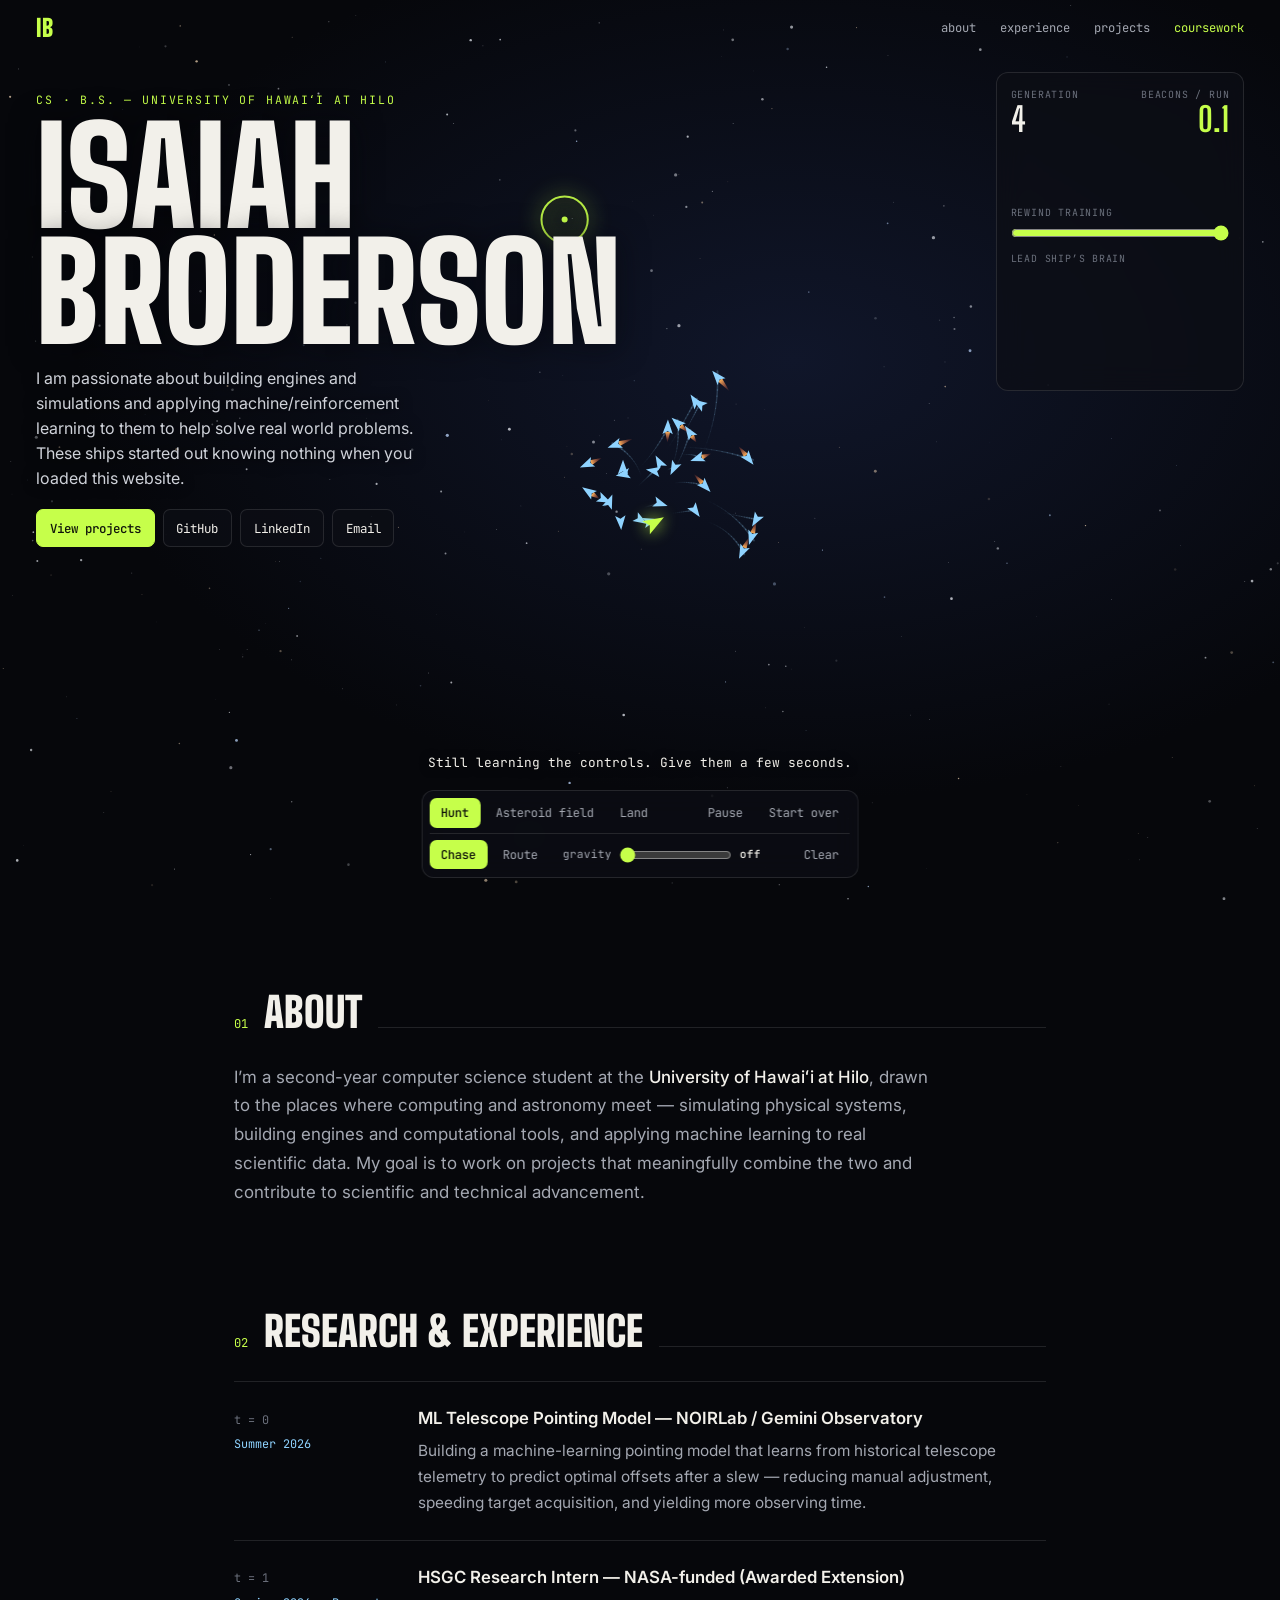
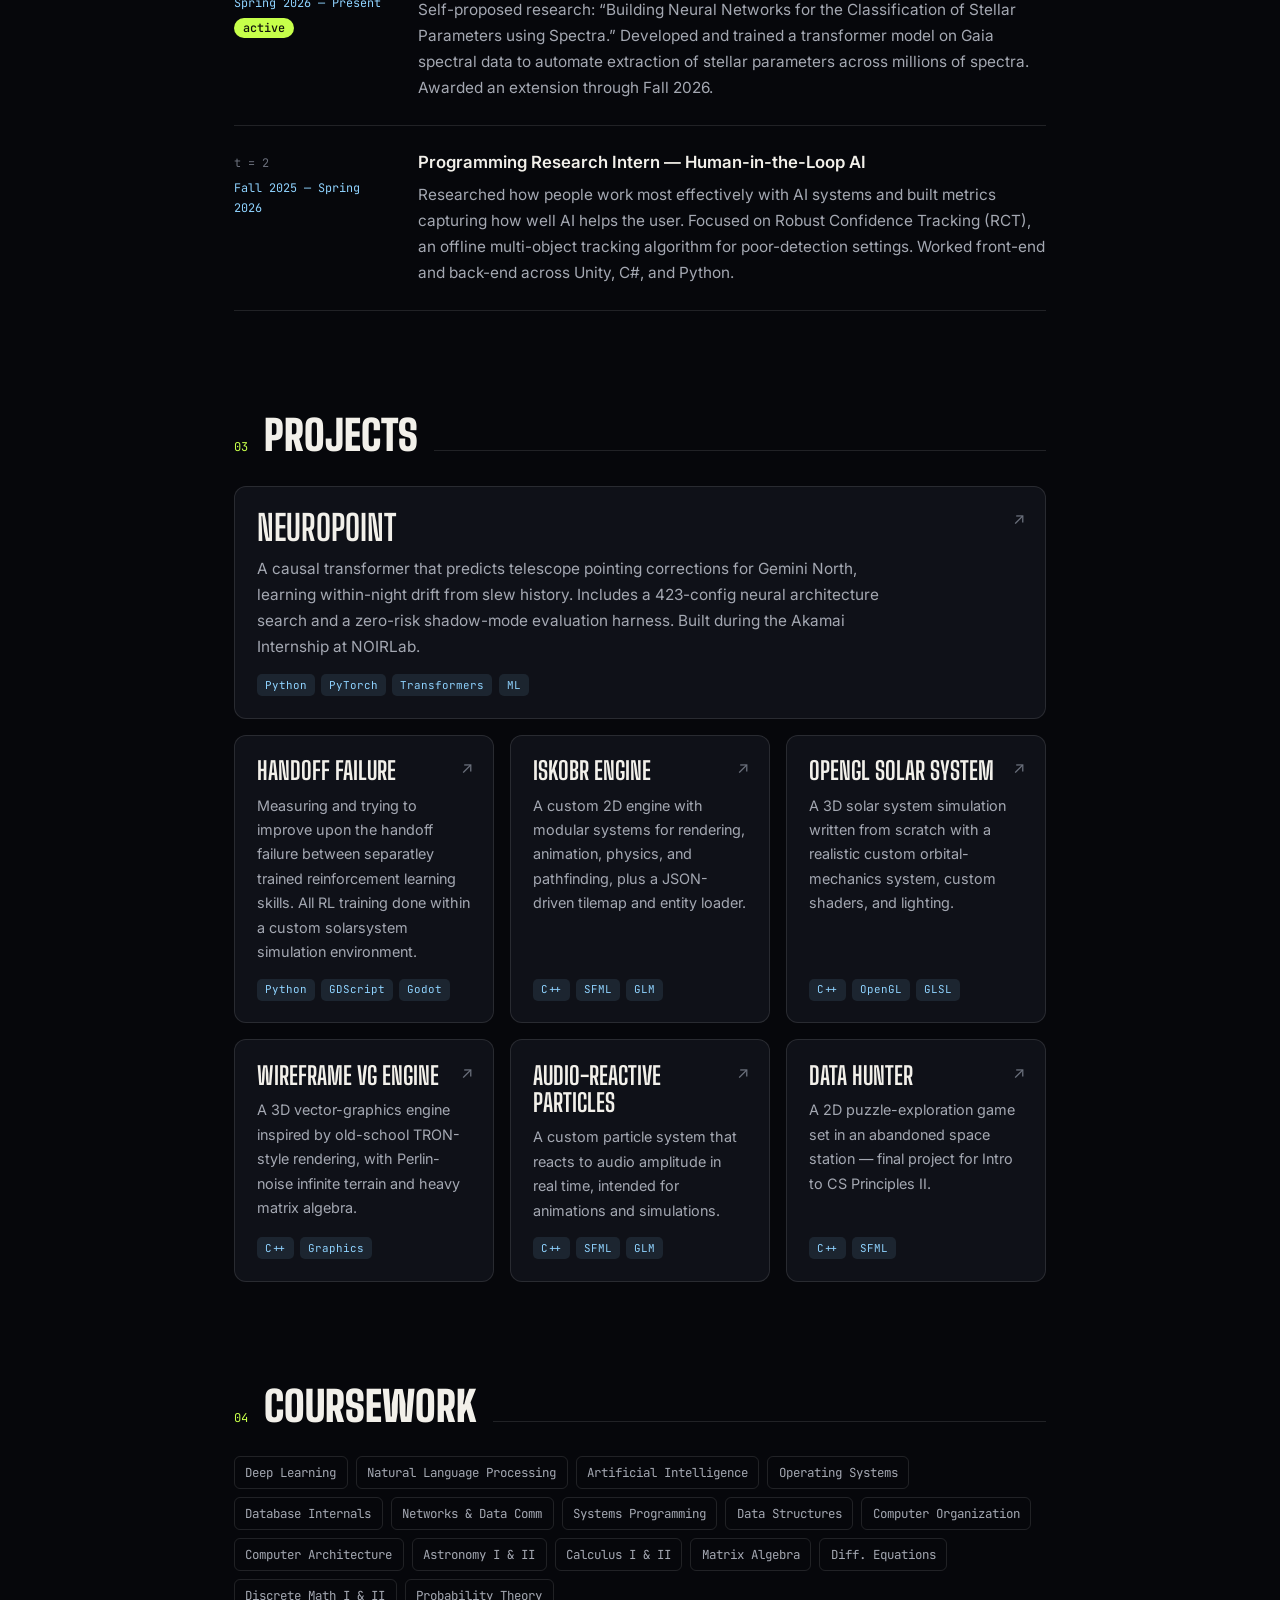
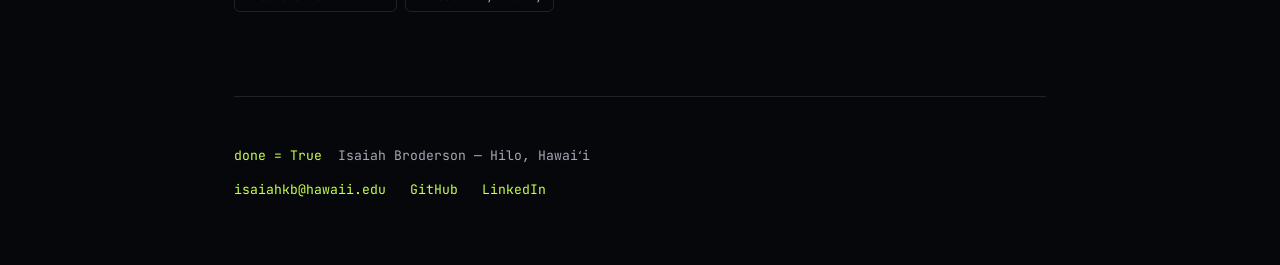
==== flight.html @ 3454192d "improving features" ====
<!DOCTYPE html>
<html lang="en">
<head>
<meta charset="UTF-8">
<meta name="viewport" content="width=device-width, initial-scale=1.0">
<title>Isaiah Broderson — CS & Machine Learning</title>
<meta name="description" content="Isaiah Broderson — computer science student building engines, simulations, and machine learning tools.">
<link rel="preconnect" href="https://fonts.googleapis.com">
<link rel="preconnect" href="https://fonts.gstatic.com" crossorigin>
<link href="https://fonts.googleapis.com/css2?family=Big+Shoulders+Display:wght@700;900&family=Inter:wght@400;500;600&family=JetBrains+Mono:wght@400;500&display=swap" rel="stylesheet">
<link rel="stylesheet" href="flight.css">
</head>
<body>

<nav class="topnav">
  <div class="inner">
    <a href="#" class="logo">IB</a>
    <div class="links">
      <a href="#about">about</a>
      <a href="#experience">experience</a>
      <a href="#projects">projects</a>
      <a href="#coursework">coursework</a>
    </div>
  </div>
</nav>

<!-- ============ HERO: a fleet learning to fly, live ============ -->
<header class="hero" id="hero">
  <div class="skywrap" id="skywrap">
    <canvas id="sky" role="img" aria-label="A fleet of small ships controlled by neural networks learning to fly, trained live in your browser."></canvas>
  </div>

  <div class="intro">
    <div class="eyebrow">CS · B.S. — University of Hawai&#699;i at Hilo</div>
    <h1>Isaiah<br>Broderson</h1>
    <p class="tagline">I am passionate about building engines and simulations and applying machine/reinforcement learning to them to help solve real world problems. These ships started out knowing nothing when you loaded this website.</p>
    <div class="hero-links">
      <a class="primary" href="#projects">View projects</a>
      <a href="https://github.com/IsaiahKoamalu" target="_blank" rel="noopener">GitHub</a>
      <a href="https://www.linkedin.com/in/isaiah-broderson-3b34492a6" target="_blank" rel="noopener">LinkedIn</a>
      <a href="mailto:isaiahkb@hawaii.edu">Email</a>
    </div>
  </div>

  <p class="hint" id="hint" aria-live="polite"></p>

  <div class="dock panel">
    <div class="row">
      <div class="seg" id="tasks" role="group" aria-label="Task">
        <button type="button" data-task="hunt" class="on">Hunt</button>
        <button type="button" data-task="field">Asteroid field</button>
        <button type="button" data-task="land">Land</button>
      </div>
      <div class="seg">
        <button type="button" id="pause">Pause</button>
        <button type="button" id="restart">Start over</button>
      </div>
    </div>
    <div class="row tools-row">
      <div class="seg" id="tools" role="group" aria-label="What your clicks do"></div>
      <label class="grav">
        <span>gravity</span>
        <input type="range" id="gravity" min="0" max="260" step="10" value="0" aria-label="Gravity">
        <b id="grav-val">off</b>
      </label>
      <div class="seg"><button type="button" id="clear">Clear</button></div>
    </div>
  </div>

  <aside class="console panel" aria-label="Training progress">
    <div class="readout">
      <div><span>generation</span><b id="gen">0</b></div>
      <div><span id="metric-label">beacons / run</span><b id="metric">0</b></div>
    </div>
    <canvas id="chart"></canvas>
    <label class="scrub">
      <span>rewind training</span>
      <input type="range" id="scrub" min="0" max="0" value="0" aria-label="Rewind to an earlier generation">
      <button type="button" id="live" hidden>live</button>
    </label>
    <div class="netwrap">
      <span>lead ship&#8217;s brain</span>
      <canvas id="net"></canvas>
    </div>
  </aside>
</header>

<div class="wrap">

  <!-- ============ ABOUT ============ -->
  <section id="about" class="reveal">
    <div class="section-head">
      <span class="num">01</span>
      <h2>About</h2>
      <span class="rule"></span>
    </div>
    <div class="about">
      <p>I&#8217;m a second-year computer science student at the <strong>University of Hawai&#699;i at Hilo</strong>, drawn to the places where computing and astronomy meet &mdash; simulating physical systems, building engines and computational tools, and applying machine learning to real scientific data. My goal is to work on projects that meaningfully combine the two and contribute to scientific and technical advancement.</p>
    </div>
  </section>

  <!-- ============ EXPERIENCE ============ -->
  <section id="experience" class="reveal">
    <div class="section-head">
      <span class="num">02</span>
      <h2>Research &amp; Experience</h2>
      <span class="rule"></span>
    </div>
    <ol class="timeline">
      <li class="entry">
        <div class="pos"><span class="t">t = 0</span><span class="date">Summer 2026</span></div>
        <div>
          <div class="role">ML Telescope Pointing Model &mdash; NOIRLab / Gemini Observatory</div>
          <div class="desc">Building a machine-learning pointing model that learns from historical telescope telemetry to predict optimal offsets after a slew &mdash; reducing manual adjustment, speeding target acquisition, and yielding more observing time.</div>
        </div>
      </li>
      <li class="entry">
        <div class="pos"><span class="t">t = 1</span><span class="date">Spring 2026 — Present</span><span class="badge">active</span></div>
        <div>
          <div class="role">HSGC Research Intern &mdash; NASA-funded (Awarded Extension)</div>
          <div class="desc">Self-proposed research: &ldquo;Building Neural Networks for the Classification of Stellar Parameters using Spectra.&rdquo; Developed and trained a transformer model on Gaia spectral data to automate extraction of stellar parameters across millions of spectra. Awarded an extension through Fall 2026.</div>
        </div>
      </li>
      <li class="entry">
        <div class="pos"><span class="t">t = 2</span><span class="date">Fall 2025 — Spring 2026</span></div>
        <div>
          <div class="role">Programming Research Intern &mdash; Human-in-the-Loop AI</div>
          <div class="desc">Researched how people work most effectively with AI systems and built metrics capturing how well AI helps the user. Focused on Robust Confidence Tracking (RCT), an offline multi-object tracking algorithm for poor-detection settings. Worked front-end and back-end across Unity, C#, and Python.</div>
        </div>
      </li>
    </ol>
  </section>

  <!-- ============ PROJECTS ============ -->
  <section id="projects" class="reveal">
    <div class="section-head">
      <span class="num">03</span>
      <h2>Projects</h2>
      <span class="rule"></span>
    </div>
    <div class="grid">
      <a class="card featured" href="https://github.com/IsaiahKoamalu/NeuroPoint" target="_blank" rel="noopener">
        <div class="title">NeuroPoint</div>
        <div class="blurb">A causal transformer that predicts telescope pointing corrections for Gemini North, learning within-night drift from slew history. Includes a 423-config neural architecture search and a zero-risk shadow-mode evaluation harness. Built during the Akamai Internship at NOIRLab.</div>
        <div class="tags"><span class="tag">Python</span><span class="tag">PyTorch</span><span class="tag">Transformers</span><span class="tag">ML</span></div>
      </a>
      <a class="card" href="https://isaiahkoamalu.github.io/iskobrEngine/" target="_blank" rel="noopener">
        <div class="title">Handoff Failure</div>
        <div class="blurb">Measuring and trying to improve upon the handoff failure between separatley trained reinforcement learning skills. All RL training done within a custom solarsystem simulation environment.</div>
        <div class="tags"><span class="tag">Python</span><span class="tag">GDScript</span><span class="tag">Godot</span></div>
      </a>
      <a class="card" href="https://isaiahkoamalu.github.io/iskobrEngine/" target="_blank" rel="noopener">
        <div class="title">Iskobr Engine</div>
        <div class="blurb">A custom 2D engine with modular systems for rendering, animation, physics, and pathfinding, plus a JSON-driven tilemap and entity loader.</div>
        <div class="tags"><span class="tag">C++</span><span class="tag">SFML</span><span class="tag">GLM</span></div>
      </a>
      <a class="card" href="https://github.com/IsaiahKoamalu/OpenGL-SpaceSim" target="_blank" rel="noopener">
        <div class="title">OpenGL Solar System</div>
        <div class="blurb">A 3D solar system simulation written from scratch with a realistic custom orbital-mechanics system, custom shaders, and lighting.</div>
        <div class="tags"><span class="tag">C++</span><span class="tag">OpenGL</span><span class="tag">GLSL</span></div>
      </a>
      <a class="card" href="https://github.com/IsaiahKoamalu/Wireframe_VG" target="_blank" rel="noopener">
        <div class="title">Wireframe VG Engine</div>
        <div class="blurb">A 3D vector-graphics engine inspired by old-school TRON-style rendering, with Perlin-noise infinite terrain and heavy matrix algebra.</div>
        <div class="tags"><span class="tag">C++</span><span class="tag">Graphics</span></div>
      </a>
      <a class="card" href="https://github.com/IsaiahKoamalu/Engine-Particle-System" target="_blank" rel="noopener">
        <div class="title">Audio-Reactive Particles</div>
        <div class="blurb">A custom particle system that reacts to audio amplitude in real time, intended for animations and simulations.</div>
        <div class="tags"><span class="tag">C++</span><span class="tag">SFML</span><span class="tag">GLM</span></div>
      </a>
      <a class="card" href="https://github.com/IsaiahKoamalu/FinalProgram" target="_blank" rel="noopener">
        <div class="title">Data Hunter</div>
        <div class="blurb">A 2D puzzle-exploration game set in an abandoned space station &mdash; final project for Intro to CS Principles II.</div>
        <div class="tags"><span class="tag">C++</span><span class="tag">SFML</span></div>
      </a>
    </div>
  </section>

  <!-- ============ COURSEWORK ============ -->
  <section id="coursework" class="reveal">
    <div class="section-head">
      <span class="num">04</span>
      <h2>Coursework</h2>
      <span class="rule"></span>
    </div>
    <div class="courses">
      <span class="course">Deep Learning</span>
      <span class="course">Natural Language Processing</span>
      <span class="course">Artificial Intelligence</span>
      <span class="course">Operating Systems</span>
      <span class="course">Database Internals</span>
      <span class="course">Networks &amp; Data Comm</span>
      <span class="course">Systems Programming</span>
      <span class="course">Data Structures</span>
      <span class="course">Computer Organization</span>
      <span class="course">Computer Architecture</span>
      <span class="course">Astronomy I &amp; II</span>
      <span class="course">Calculus I &amp; II</span>
      <span class="course">Matrix Algebra</span>
      <span class="course">Diff. Equations</span>
      <span class="course">Discrete Math I &amp; II</span>
      <span class="course">Probability Theory</span>
    </div>
  </section>

  <!-- ============ FOOTER ============ -->
  <footer>
    <div><span class="done">done = True</span> Isaiah Broderson &mdash; Hilo, Hawai&#699;i</div>
    <div class="footer-links">
      <a href="mailto:isaiahkb@hawaii.edu">isaiahkb@hawaii.edu</a>
      <a href="https://github.com/IsaiahKoamalu" target="_blank" rel="noopener">GitHub</a>
      <a href="https://www.linkedin.com/in/isaiah-broderson-3b34492a6" target="_blank" rel="noopener">LinkedIn</a>
    </div>
  </footer>

</div>

<script src="flight-sim.js"></script>
<script src="flight.js"></script>
</body>
</html>
---- flight.css ----
/* ============================================================
   Isaiah Broderson — portfolio
   Theme: a fleet learning to fly. The hero is the whole screen;
   everything else stays quiet so the ships get the attention.
   ============================================================ */

:root {
  --bg:      #06070b;
  --surface: #0f1118;
  --panel:   rgba(13, 15, 22, 0.72);
  --rule:    rgba(255, 255, 255, 0.11);
  --ink:     #f2f0ea;
  --ink-dim: #a4a8b2;
  --ink-faint: #6b707c;
  --lead:    #c6ff4a;   /* lead ship, progress, primary accent */
  --fleet:   #8fd3ff;   /* the rest of the fleet */

  --display: "Big Shoulders Display", Impact, sans-serif;
  --sans:    "Inter", system-ui, sans-serif;
  --mono:    "JetBrains Mono", ui-monospace, monospace;
  color-scheme: dark;
}

* { box-sizing: border-box; margin: 0; padding: 0; }
html { scroll-behavior: smooth; }
body {
  font-family: var(--sans);
  background: var(--bg);
  color: var(--ink);
  line-height: 1.7;
  overflow-x: hidden;
  -webkit-font-smoothing: antialiased;
}

/* ---------- Top nav ---------- */
.topnav {
  position: fixed;
  top: 0; left: 0; right: 0;
  z-index: 20;
  border-bottom: 1px solid transparent;
  transition: background 0.3s, border-color 0.3s;
}
.topnav.scrolled {
  background: rgba(6, 7, 11, 0.82);
  backdrop-filter: blur(12px);
  -webkit-backdrop-filter: blur(12px);
  border-bottom-color: var(--rule);
}
.topnav .inner {
  height: 56px;
  padding: 0 clamp(1rem, 3vw, 2.25rem);
  display: flex;
  align-items: center;
  justify-content: space-between;
  gap: 1rem;
}
.topnav .logo {
  font-family: var(--display);
  font-weight: 900;
  font-size: 1.5rem;
  color: var(--lead);
  text-decoration: none;
}
.topnav .links { display: flex; gap: clamp(0.8rem, 2vw, 1.5rem); }
.topnav .links a {
  font-family: var(--mono);
  font-size: 0.76rem;
  color: var(--ink-dim);
  text-decoration: none;
  transition: color 0.2s;
}
.topnav .links a:hover, .topnav .links a.active { color: var(--lead); }
section[id] { scroll-margin-top: 64px; }

/* ---------- Hero: full-screen sky with the interface floating on top ---------- */
.hero {
  position: relative;
  height: 100vh;
  height: 100svh;
  min-height: 640px;
  overflow: hidden;
  background: radial-gradient(ellipse 80% 70% at 62% 40%, #10162a 0%, var(--bg) 70%);
}
.skywrap { position: absolute; inset: 0; }
#sky { display: block; width: 100%; height: 100%; }

.intro {
  position: absolute;
  top: clamp(4.5rem, 10vh, 6.5rem);
  left: clamp(1rem, 3vw, 2.25rem);
  max-width: 30rem;
  pointer-events: none;     /* ships and cursor pass straight through the text */
  animation: fadeUp 0.7s ease both;
}
.eyebrow {
  font-family: var(--mono);
  font-size: 0.72rem;
  letter-spacing: 0.16em;
  text-transform: uppercase;
  color: var(--lead);
}
h1 {
  font-family: var(--display);
  font-weight: 900;
  font-size: clamp(4rem, 10.5vw, 8.5rem);
  line-height: 0.86;
  text-transform: uppercase;
  margin-top: 0.6rem;
  text-shadow: 0 2px 30px rgba(6, 7, 11, 0.7);
}
.tagline {
  max-width: 25rem;
  margin-top: 1rem;
  font-size: 1rem;
  line-height: 1.55;
  color: #cfd2d9;
  text-shadow: 0 1px 14px rgba(6, 7, 11, 0.95);
}
.hero-links { display: flex; flex-wrap: wrap; gap: 0.5rem; margin-top: 1.2rem; }
.hero-links a {
  pointer-events: auto;
  font-family: var(--mono);
  font-size: 0.78rem;
  color: var(--ink);
  background: var(--panel);
  backdrop-filter: blur(8px);
  -webkit-backdrop-filter: blur(8px);
  text-decoration: none;
  padding: 0.45rem 0.8rem;
  border: 1px solid var(--rule);
  border-radius: 7px;
  transition: border-color 0.2s, transform 0.2s;
}
.hero-links a:hover { border-color: var(--lead); transform: translateY(-2px); }
.hero-links a.primary { background: var(--lead); border-color: var(--lead); color: #10140a; font-weight: 500; }

@keyframes fadeUp {
  from { opacity: 0; transform: translateY(14px); }
  to   { opacity: 1; transform: none; }
}

.hint {
  position: absolute;
  left: 50%;
  bottom: clamp(7.4rem, 14vh, 8.2rem);
  transform: translateX(-50%);
  width: max-content;
  max-width: 90vw;
  font-family: var(--mono);
  font-size: 0.8rem;
  color: var(--ink);
  text-shadow: 0 1px 10px #000;
  pointer-events: none;
  text-align: center;
}

.panel {
  background: var(--panel);
  backdrop-filter: blur(14px);
  -webkit-backdrop-filter: blur(14px);
  border: 1px solid var(--rule);
  border-radius: 12px;
}

.dock {
  position: absolute;
  left: 50%;
  bottom: clamp(0.9rem, 2.5vh, 1.5rem);
  transform: translateX(-50%);
  display: flex;
  flex-direction: column;
  gap: 0.35rem;
  padding: 0.45rem;
  white-space: nowrap;
}
.dock .row { display: flex; align-items: center; justify-content: space-between; gap: 0.9rem; }
.tools-row { border-top: 1px solid var(--rule); padding-top: 0.35rem; }
.grav { display: flex; align-items: center; gap: 0.5rem; font-family: var(--mono); font-size: 0.7rem; color: var(--ink-dim); }
.grav input { width: 7rem; accent-color: var(--lead); cursor: pointer; }
.grav b { font-weight: 500; color: var(--ink); min-width: 2.4rem; font-variant-numeric: tabular-nums; }
.seg { display: flex; gap: 0.25rem; }
.seg button {
  font-family: var(--mono);
  font-size: 0.76rem;
  color: var(--ink-dim);
  background: transparent;
  border: 0;
  border-radius: 7px;
  padding: 0.42rem 0.7rem;
  cursor: pointer;
  transition: color 0.15s, background 0.15s;
}
.seg button:hover { color: var(--ink); background: rgba(255, 255, 255, 0.07); }
.seg button.on { color: #10140a; background: var(--lead); font-weight: 500; }

.console {
  position: absolute;
  top: 4.5rem;
  right: clamp(1rem, 3vw, 2.25rem);
  width: 15.5rem;
  padding: 0.85rem;
  font-family: var(--mono);
}
.console span {
  display: block;
  font-size: 0.62rem;
  letter-spacing: 0.08em;
  text-transform: uppercase;
  color: var(--ink-faint);
}
.readout { display: flex; justify-content: space-between; gap: 1rem; }
.readout > div:last-child { text-align: right; }
.readout b {
  font-family: var(--display);
  font-weight: 700;
  font-size: 2.1rem;
  line-height: 1;
  color: var(--ink);
  font-variant-numeric: tabular-nums;
}
#metric { color: var(--lead); }
#chart { display: block; width: 100%; height: 44px; margin-top: 0.6rem; }

.scrub { display: flex; flex-wrap: wrap; align-items: center; justify-content: space-between; gap: 0.2rem 0.5rem; margin-top: 0.65rem; }
.scrub input { order: 3; width: 100%; accent-color: var(--lead); cursor: pointer; height: 16px; }
.scrub button {
  font: inherit;
  font-size: 0.64rem;
  color: #10140a;
  background: var(--lead);
  border: 0;
  border-radius: 4px;
  padding: 0 0.4rem;
  cursor: pointer;
}
.scrub button[hidden] { display: none; }
.netwrap { margin-top: 0.65rem; }
#net { display: block; width: 100%; height: 104px; margin-top: 0.3rem; }

/* ---------- Page content ---------- */
.wrap { max-width: 860px; margin: 0 auto; padding: 2.5rem 1.5rem 0; }
section { padding: 3.25rem 0; }
.section-head { display: flex; align-items: baseline; gap: 1rem; margin-bottom: 1.75rem; }
.section-head .num { font-family: var(--mono); font-size: 0.76rem; color: var(--lead); }
h2 {
  font-family: var(--display);
  font-weight: 900;
  font-size: 2.6rem;
  line-height: 1;
  text-transform: uppercase;
}
.section-head .rule { flex: 1; height: 1px; background: var(--rule); }

.reveal { opacity: 0; transform: translateY(24px); transition: opacity 0.6s ease, transform 0.6s ease; }
.reveal.in { opacity: 1; transform: none; }

.about p { color: var(--ink-dim); font-size: 1.06rem; max-width: 64ch; }
.about strong { color: var(--ink); font-weight: 500; }

.timeline { list-style: none; border-top: 1px solid var(--rule); }
.entry {
  display: grid;
  grid-template-columns: 160px 1fr;
  gap: 1.5rem;
  padding: 1.5rem 0;
  border-bottom: 1px solid var(--rule);
}
.entry .pos {
  font-family: var(--mono);
  font-size: 0.74rem;
  color: var(--ink-faint);
  display: flex;
  flex-direction: column;
  align-items: flex-start;
  gap: 0.3rem;
  padding-top: 0.2rem;
}
.entry .pos .date { color: var(--fleet); }
.badge {
  color: #10140a;
  background: var(--lead);
  border-radius: 999px;
  padding: 0 0.55rem;
  font-weight: 500;
}
.entry .role { font-size: 1.05rem; font-weight: 600; line-height: 1.45; }
.entry .desc { color: var(--ink-dim); font-size: 0.96rem; margin-top: 0.45rem; }

.grid { display: grid; grid-template-columns: repeat(auto-fill, minmax(240px, 1fr)); gap: 1rem; }
.card {
  background: var(--surface);
  border: 1px solid var(--rule);
  border-radius: 12px;
  padding: 1.35rem;
  text-decoration: none;
  color: inherit;
  display: flex;
  flex-direction: column;
  gap: 0.55rem;
  position: relative;
  transition: border-color 0.2s, transform 0.2s;
}
.card::after {
  content: "↗";
  position: absolute;
  top: 1.15rem; right: 1.25rem;
  color: var(--ink-faint);
  transition: color 0.2s, transform 0.2s;
}
.card:hover { border-color: var(--lead); transform: translateY(-3px); }
.card:hover::after { color: var(--lead); transform: translate(2px, -2px); }
.card .title { font-family: var(--display); font-size: 1.55rem; font-weight: 700; line-height: 1.1; text-transform: uppercase; padding-right: 1.5rem; }
.card .blurb { color: var(--ink-dim); font-size: 0.9rem; flex: 1; }
.card .tags { display: flex; flex-wrap: wrap; gap: 0.4rem; margin-top: 0.3rem; }
.tag {
  font-family: var(--mono);
  font-size: 0.68rem;
  color: var(--fleet);
  background: rgba(143, 211, 255, 0.1);
  border-radius: 5px;
  padding: 0.12rem 0.5rem;
}
.card.featured { grid-column: 1 / -1; }
.card.featured .title { font-size: 2.2rem; }
.card.featured .blurb { font-size: 0.96rem; max-width: 64ch; }

.courses { display: flex; flex-wrap: wrap; gap: 0.5rem; }
.course {
  font-family: var(--mono);
  font-size: 0.78rem;
  color: var(--ink-dim);
  border: 1px solid var(--rule);
  border-radius: 6px;
  padding: 0.3rem 0.65rem;
  transition: color 0.2s, border-color 0.2s;
}
.course:hover { color: var(--ink); border-color: var(--lead); }

footer {
  padding: 3rem 0 4rem;
  border-top: 1px solid var(--rule);
  margin-top: 2rem;
  color: var(--ink-dim);
  font-family: var(--mono);
  font-size: 0.82rem;
}
.done { color: var(--lead); margin-right: 0.5rem; }
footer a { color: var(--lead); text-decoration: none; }
footer a:hover { color: var(--ink); }
.footer-links { display: flex; gap: 1.5rem; margin-top: 0.75rem; flex-wrap: wrap; }

/* ---------- Accessibility ---------- */
@media (prefers-reduced-motion: reduce) {
  *, *::before, *::after { animation: none !important; transition: none !important; }
  .reveal { opacity: 1; transform: none; }
}
a:focus-visible, button:focus-visible, input:focus-visible { outline: 2px solid var(--lead); outline-offset: 2px; }

/* ---------- Short laptop screens: drop the network view ---------- */
@media (max-height: 760px) {
  .netwrap { display: none; }
}

/* ---------- Tablets and phones: stack the hero instead of overlaying it ---------- */
@media (max-width: 860px) {
  .hero { height: auto; min-height: 0; display: flex; flex-direction: column; overflow: visible; padding-bottom: 1rem; }
  .intro { position: static; order: 1; max-width: none; padding: 4.75rem 1rem 1rem; }
  .skywrap { position: relative; inset: auto; order: 2; width: 100%; aspect-ratio: 16 / 9; touch-action: pan-y; }
  .hint { position: static; order: 3; transform: none; width: auto; max-width: none; padding: 0.6rem 1rem 0; font-size: 0.74rem; }
  .dock { position: static; order: 4; transform: none; margin: 0.6rem 1rem 0; white-space: normal; }
  .dock .row { flex-wrap: wrap; gap: 0.4rem 0.9rem; }
  .grav input { width: 6rem; }
  .console { position: static; order: 5; width: auto; margin: 0.6rem 1rem 0; }
  .netwrap { display: none; }
  .entry { grid-template-columns: 1fr; gap: 0.5rem; }
  .entry .pos { flex-direction: row; flex-wrap: wrap; gap: 0.4rem 1rem; }
}
@media (max-width: 400px) {
  .topnav .links a:nth-child(4) { display: none; }
}
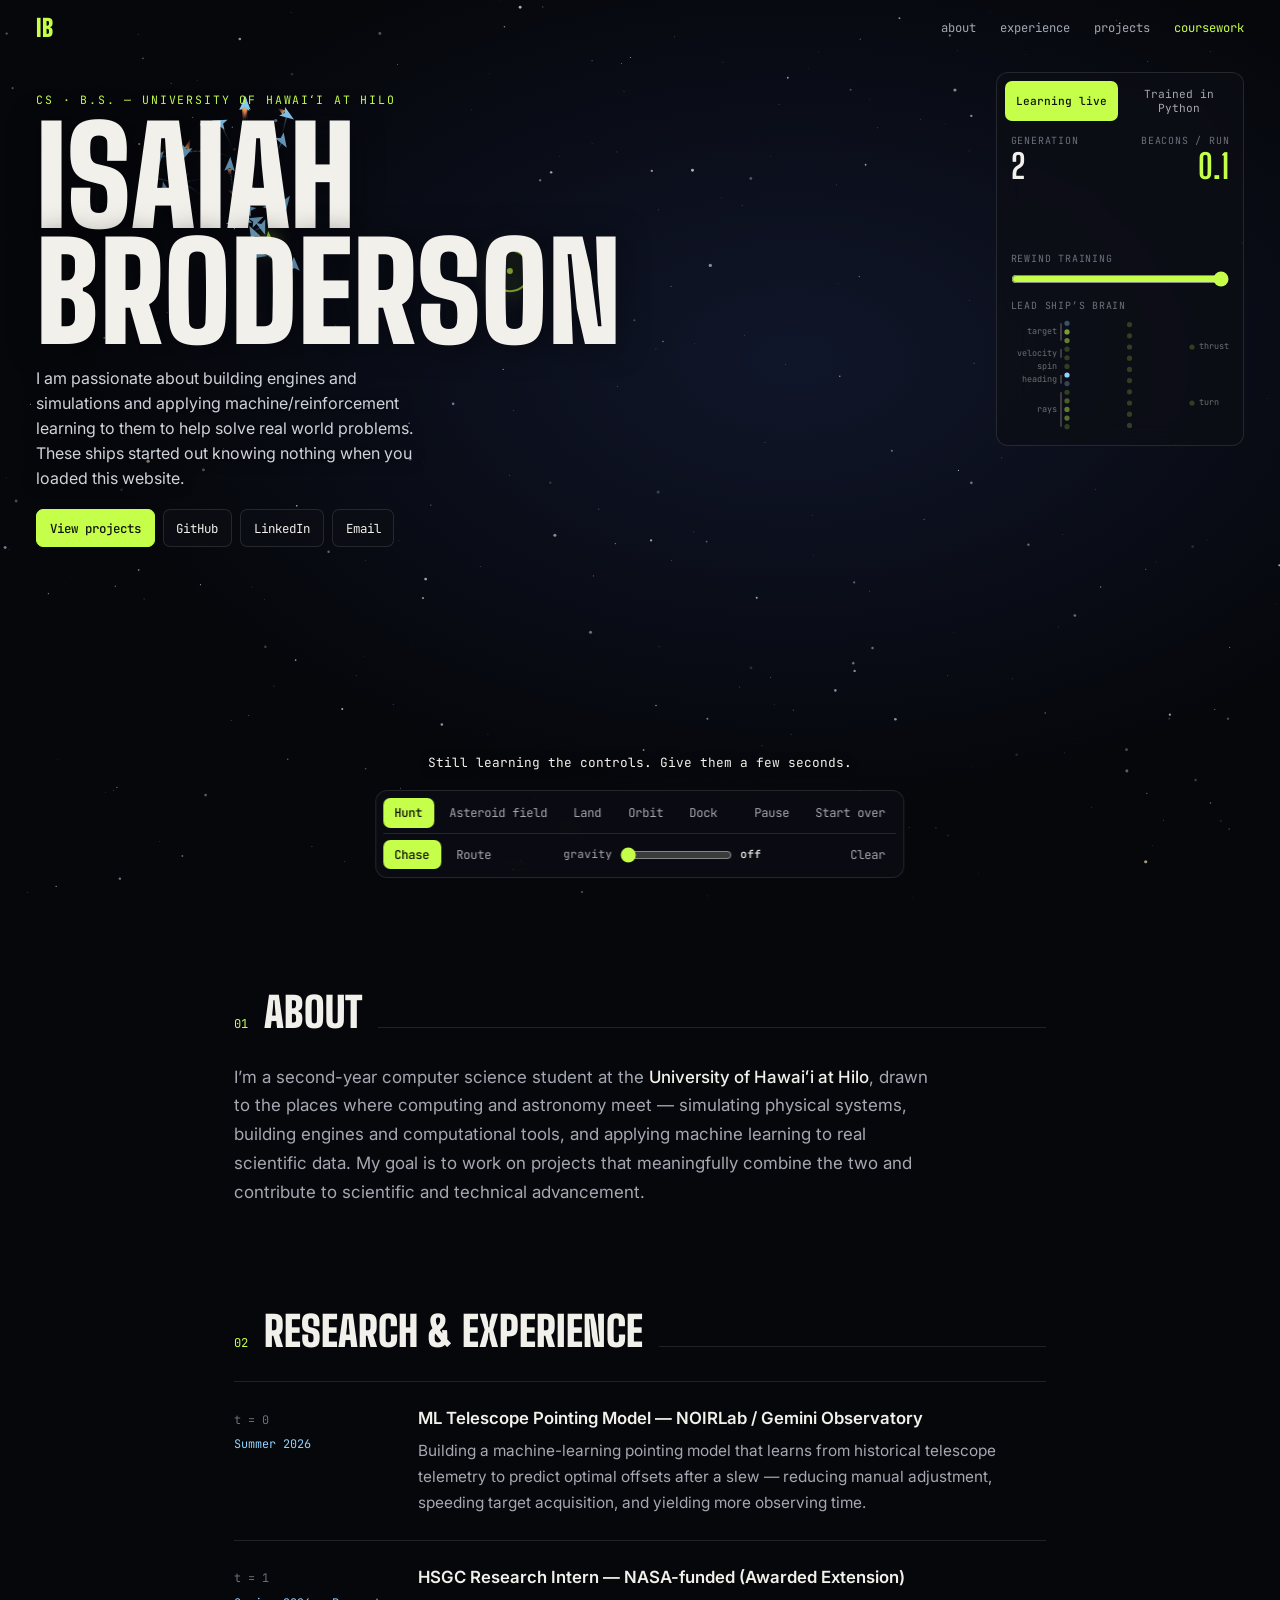
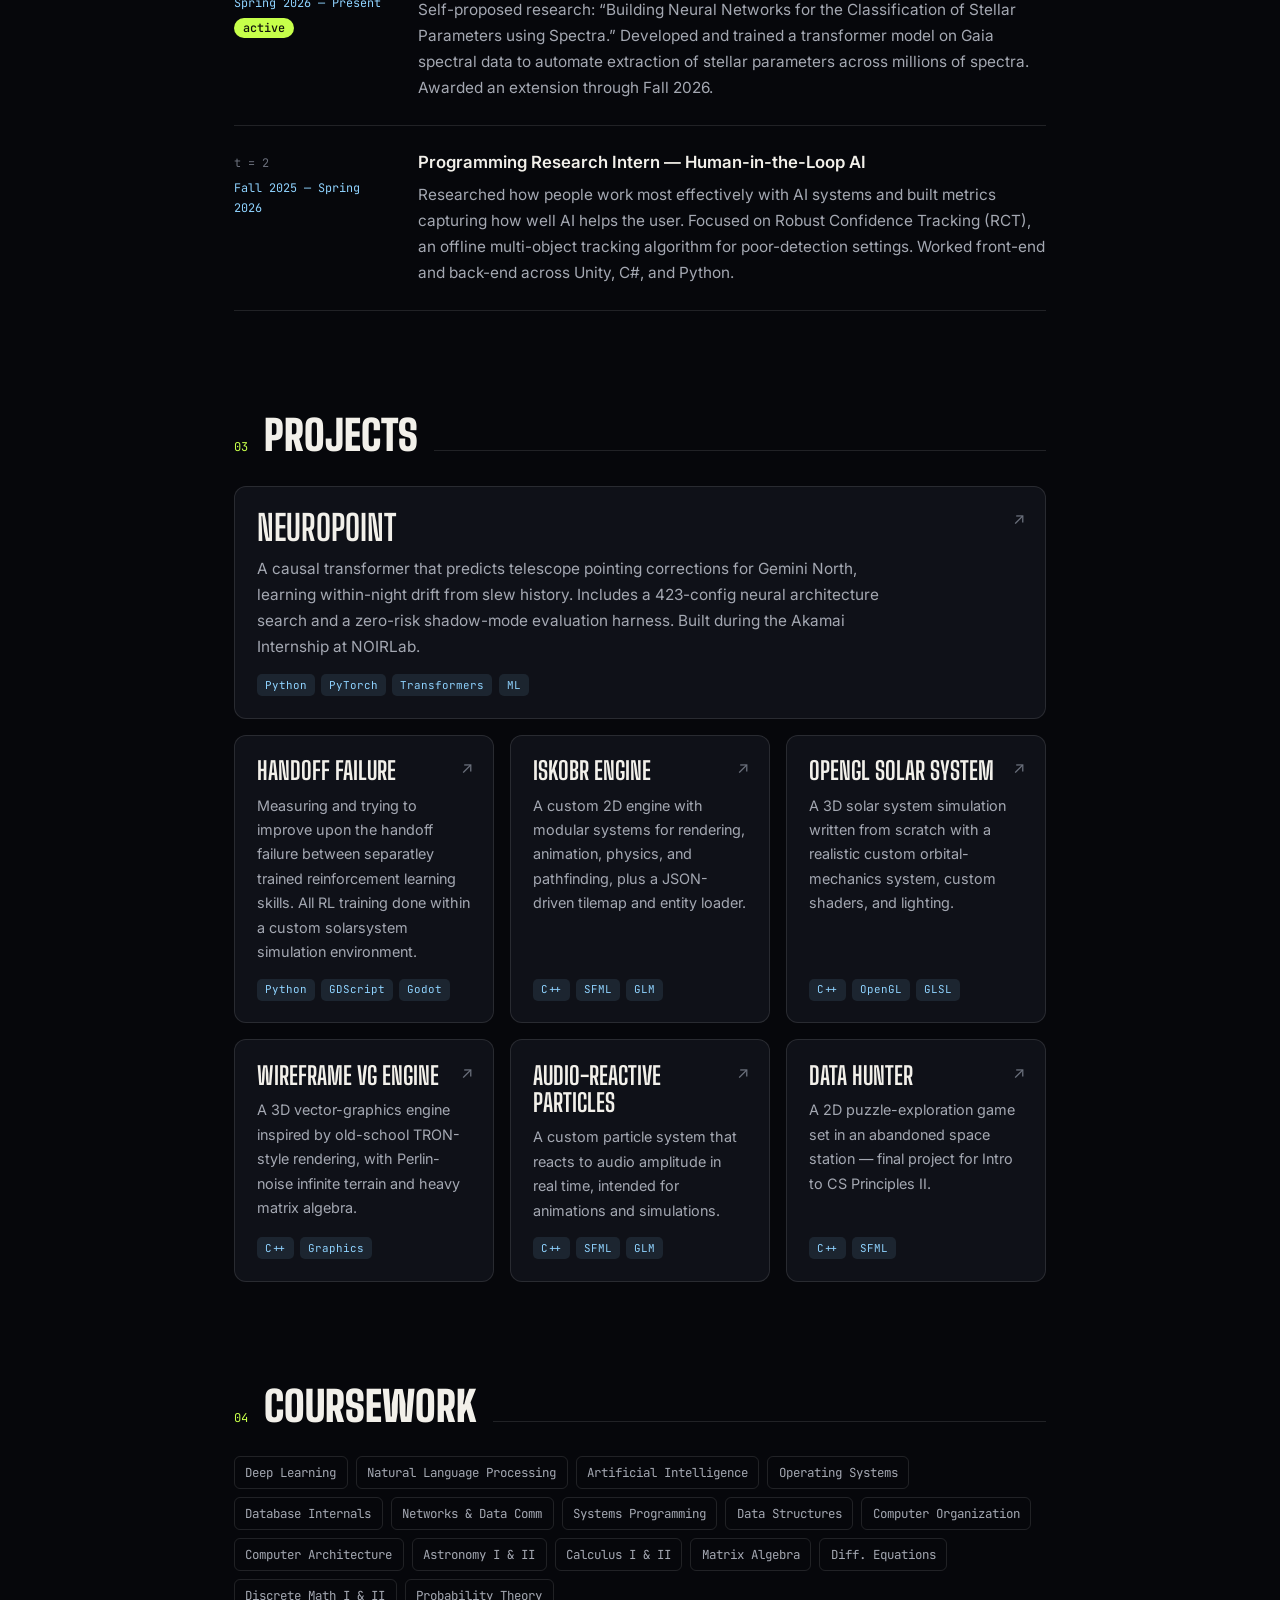
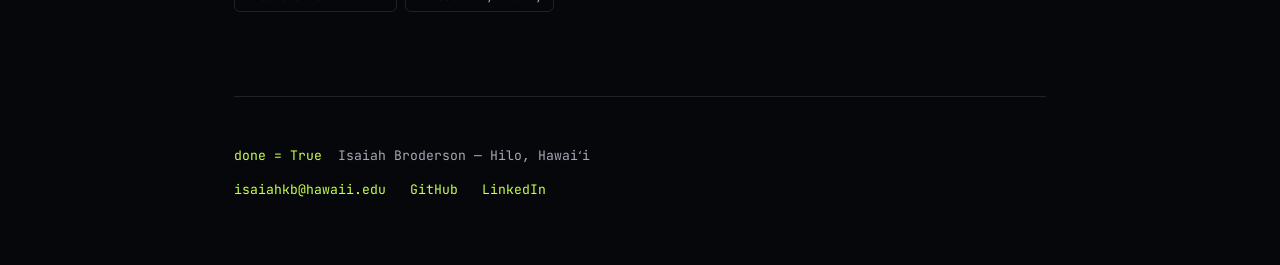
==== commit 7fe92384: "Merge GitHub's orbit, dock and Python-brain work with the world-editing tools Keeps both sides: Orbi" ====
--- a/flight.html
+++ b/flight.html
@@ -50,15 +50,17 @@
         <button type="button" data-task="hunt" class="on">Hunt</button>
         <button type="button" data-task="field">Asteroid field</button>
         <button type="button" data-task="land">Land</button>
+        <button type="button" data-task="orbit">Orbit</button>
+        <button type="button" data-task="dock">Dock</button>
       </div>
       <div class="seg">
         <button type="button" id="pause">Pause</button>
         <button type="button" id="restart">Start over</button>
       </div>
     </div>
-    <div class="row tools-row">
+    <div class="row tools-row" id="tools-row">
       <div class="seg" id="tools" role="group" aria-label="What your clicks do"></div>
-      <label class="grav">
+      <label class="grav" id="grav">
         <span>gravity</span>
         <input type="range" id="gravity" min="0" max="260" step="10" value="0" aria-label="Gravity">
         <b id="grav-val">off</b>
@@ -68,8 +70,12 @@
   </div>
 
   <aside class="console panel" aria-label="Training progress">
+    <div class="seg modes" id="modes" role="group" aria-label="Which brains fly the ships">
+      <button type="button" data-mode="live" class="on" title="Trained from scratch right now, in your browser">Learning live</button>
+      <button type="button" data-mode="python" title="Trained offline in Python with PPO, then exported to this page">Trained in Python</button>
+    </div>
     <div class="readout">
-      <div><span>generation</span><b id="gen">0</b></div>
+      <div><span id="gen-label">generation</span><b id="gen">0</b></div>
       <div><span id="metric-label">beacons / run</span><b id="metric">0</b></div>
     </div>
     <canvas id="chart"></canvas>
@@ -79,7 +85,10 @@
       <button type="button" id="live" hidden>live</button>
     </label>
     <div class="netwrap">
-      <span>lead ship&#8217;s brain</span>
+      <div class="nethead">
+        <span id="net-label">lead ship&#8217;s brain</span>
+        <button type="button" id="unfollow" hidden>let go</button>
+      </div>
       <canvas id="net"></canvas>
     </div>
   </aside>
--- a/flight.css
+++ b/flight.css
@@ -175,6 +175,7 @@
 }
 .dock .row { display: flex; align-items: center; justify-content: space-between; gap: 0.9rem; }
 .tools-row { border-top: 1px solid var(--rule); padding-top: 0.35rem; }
+.dock [hidden] { display: none !important; }
 .grav { display: flex; align-items: center; gap: 0.5rem; font-family: var(--mono); font-size: 0.7rem; color: var(--ink-dim); }
 .grav input { width: 7rem; accent-color: var(--lead); cursor: pointer; }
 .grav b { font-weight: 500; color: var(--ink); min-width: 2.4rem; font-variant-numeric: tabular-nums; }
@@ -192,6 +193,7 @@
 }
 .seg button:hover { color: var(--ink); background: rgba(255, 255, 255, 0.07); }
 .seg button.on { color: #10140a; background: var(--lead); font-weight: 500; }
+.seg button:disabled { opacity: 0.35; cursor: default; background: transparent; }
 
 .console {
   position: absolute;
@@ -208,6 +210,8 @@
   text-transform: uppercase;
   color: var(--ink-faint);
 }
+.seg.modes { margin: -0.35rem -0.35rem 0.75rem; }
+.seg.modes button { flex: 1; padding: 0.38rem 0.4rem; font-size: 0.7rem; }
 .readout { display: flex; justify-content: space-between; gap: 1rem; }
 .readout > div:last-child { text-align: right; }
 .readout b {
@@ -223,7 +227,7 @@
 
 .scrub { display: flex; flex-wrap: wrap; align-items: center; justify-content: space-between; gap: 0.2rem 0.5rem; margin-top: 0.65rem; }
 .scrub input { order: 3; width: 100%; accent-color: var(--lead); cursor: pointer; height: 16px; }
-.scrub button {
+.scrub button, .nethead button {
   font: inherit;
   font-size: 0.64rem;
   color: #10140a;
@@ -233,9 +237,10 @@
   padding: 0 0.4rem;
   cursor: pointer;
 }
-.scrub button[hidden] { display: none; }
+.scrub button[hidden], .nethead button[hidden] { display: none; }
 .netwrap { margin-top: 0.65rem; }
-#net { display: block; width: 100%; height: 104px; margin-top: 0.3rem; }
+.nethead { display: flex; align-items: center; justify-content: space-between; gap: 0.5rem; }
+#net { display: block; width: 100%; height: 112px; margin-top: 0.3rem; }
 
 /* ---------- Page content ---------- */
 .wrap { max-width: 860px; margin: 0 auto; padding: 2.5rem 1.5rem 0; }
